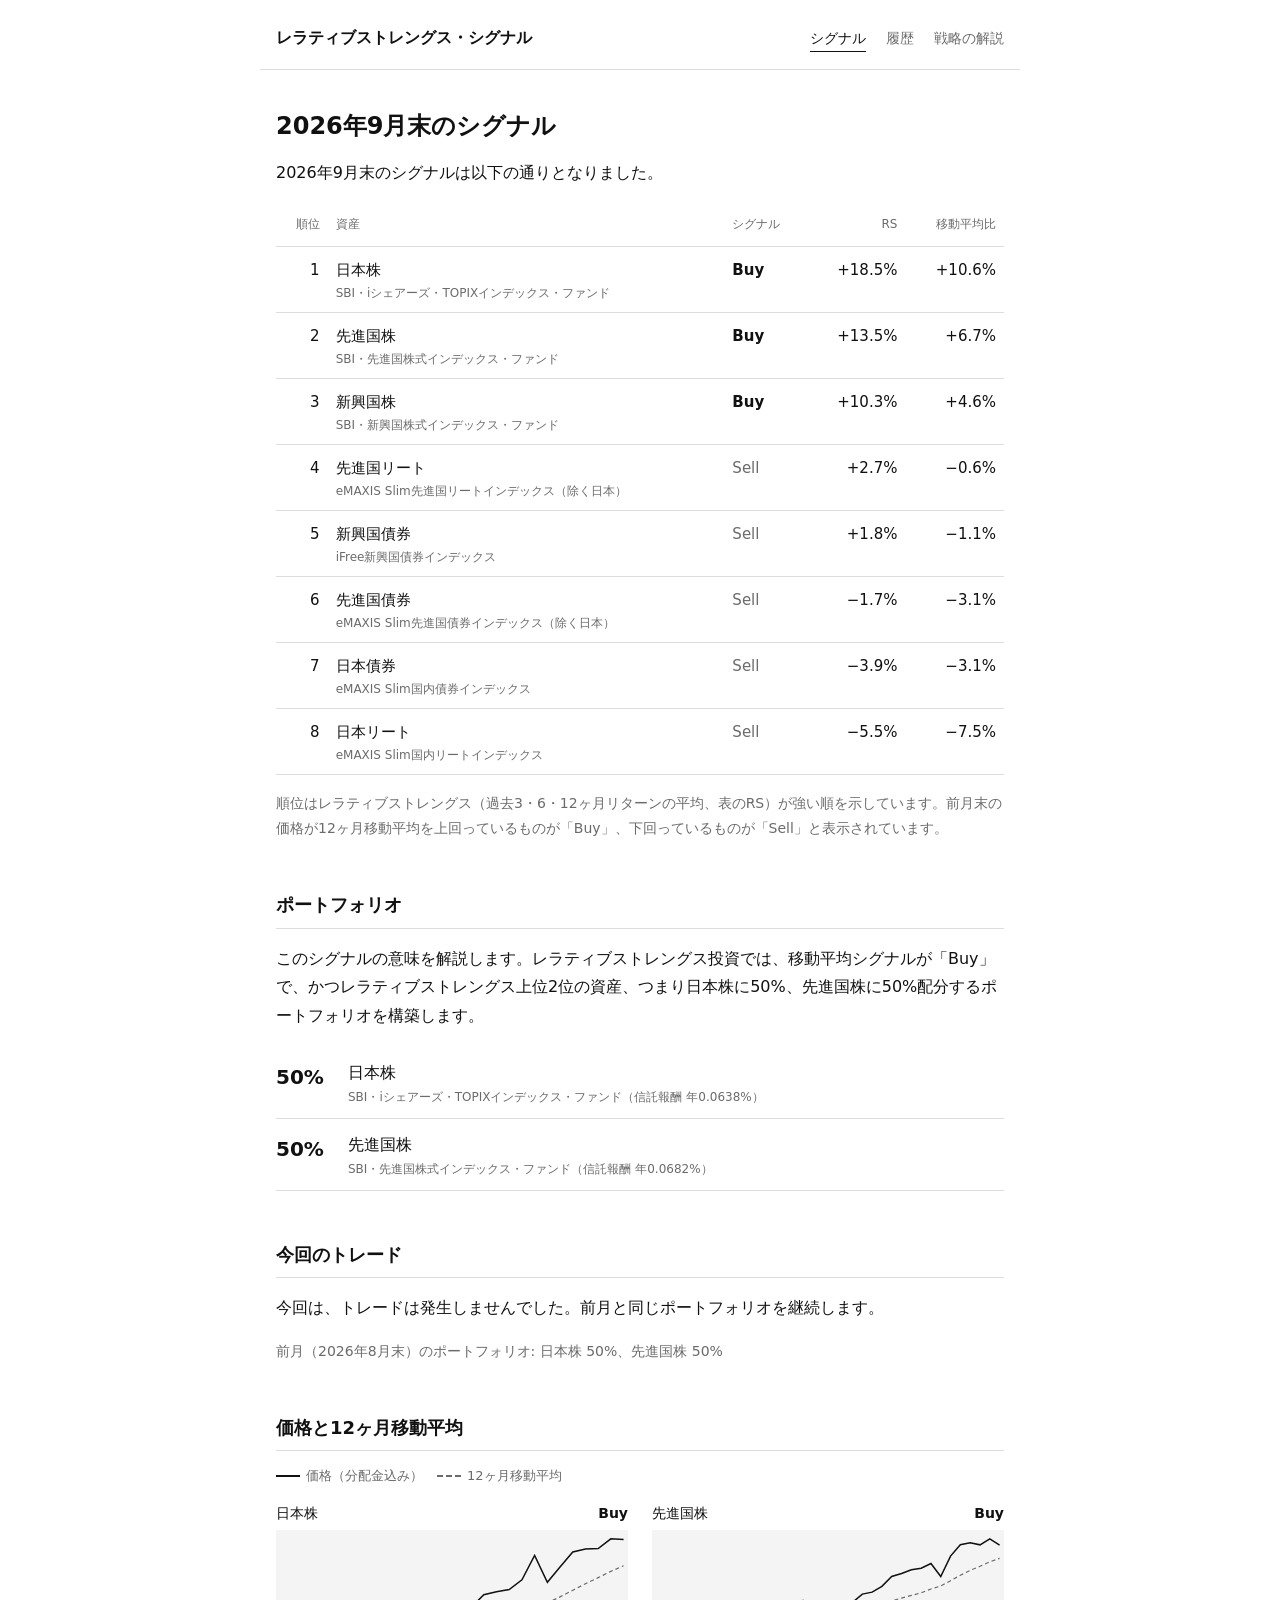
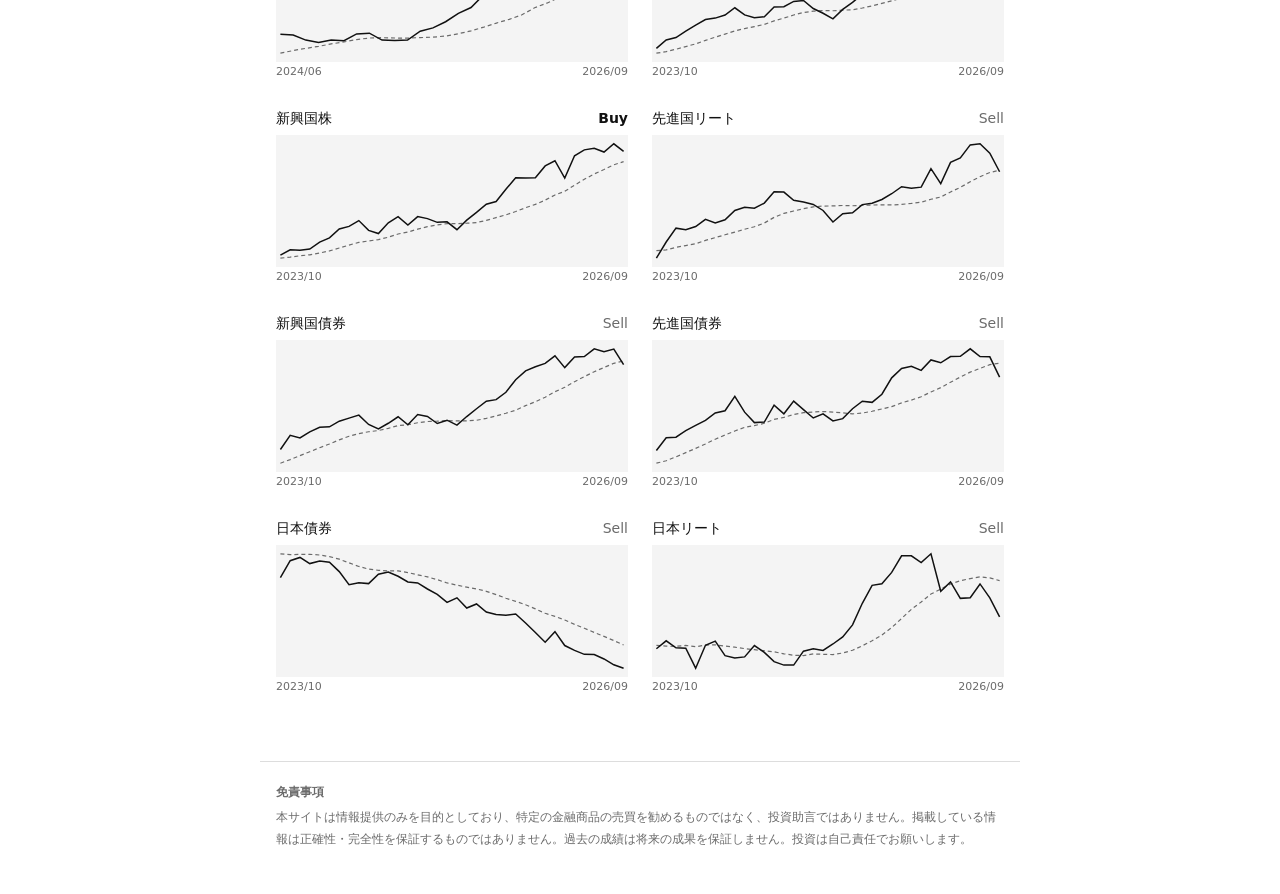
==== docs/index.html @ e45fac13 "レラティブストレングス・シグナルの初版 8資産の月次シグナル判定、モノトーンの静的サイト（docs/）、 GitHub Actionsによる月初の自動更新、ファンド見直しスクリプト。  Co-Auth" ====
<!doctype html>
<html lang="ja">
<head>
<meta charset="utf-8">
<meta name="viewport" content="width=device-width, initial-scale=1">
<title>2026年9月末のシグナル | レラティブストレングス・シグナル</title>
<link rel="stylesheet" href="style.css">
</head>
<body>
<header class="site">
<a class="brand" href="index.html">レラティブストレングス・シグナル</a>
<nav><a href="index.html" aria-current="page">シグナル</a><a href="history.html">履歴</a><a href="strategy.html">戦略の解説</a></nav>
</header>
<main>
<h1>2026年9月末のシグナル</h1>
<p>2026年9月末のシグナルは以下の通りとなりました。</p>
<table class="signals">
<thead><tr><th class="num">順位</th><th>資産</th><th>シグナル</th><th class="num hide-sm">RS</th><th class="num hide-sm">移動平均比</th></tr></thead>
<tbody>
<tr>
<td class="num">1</td>
<td>日本株<span class="sub">SBI・iシェアーズ・TOPIXインデックス・ファンド</span></td>
<td class="sig buy">Buy</td>
<td class="num hide-sm">+18.5%</td>
<td class="num hide-sm">+10.6%</td>
</tr>
<tr>
<td class="num">2</td>
<td>先進国株<span class="sub">SBI・先進国株式インデックス・ファンド</span></td>
<td class="sig buy">Buy</td>
<td class="num hide-sm">+13.5%</td>
<td class="num hide-sm">+6.7%</td>
</tr>
<tr>
<td class="num">3</td>
<td>新興国株<span class="sub">SBI・新興国株式インデックス・ファンド</span></td>
<td class="sig buy">Buy</td>
<td class="num hide-sm">+10.3%</td>
<td class="num hide-sm">+4.6%</td>
</tr>
<tr>
<td class="num">4</td>
<td>先進国リート<span class="sub">eMAXIS Slim先進国リートインデックス（除く日本）</span></td>
<td class="sig sell">Sell</td>
<td class="num hide-sm">+2.7%</td>
<td class="num hide-sm">−0.6%</td>
</tr>
<tr>
<td class="num">5</td>
<td>新興国債券<span class="sub">iFree新興国債券インデックス</span></td>
<td class="sig sell">Sell</td>
<td class="num hide-sm">+1.8%</td>
<td class="num hide-sm">−1.1%</td>
</tr>
<tr>
<td class="num">6</td>
<td>先進国債券<span class="sub">eMAXIS Slim先進国債券インデックス（除く日本）</span></td>
<td class="sig sell">Sell</td>
<td class="num hide-sm">−1.7%</td>
<td class="num hide-sm">−3.1%</td>
</tr>
<tr>
<td class="num">7</td>
<td>日本債券<span class="sub">eMAXIS Slim国内債券インデックス</span></td>
<td class="sig sell">Sell</td>
<td class="num hide-sm">−3.9%</td>
<td class="num hide-sm">−3.1%</td>
</tr>
<tr>
<td class="num">8</td>
<td>日本リート<span class="sub">eMAXIS Slim国内リートインデックス</span></td>
<td class="sig sell">Sell</td>
<td class="num hide-sm">−5.5%</td>
<td class="num hide-sm">−7.5%</td>
</tr>
</tbody>
</table>
<p class="note">順位はレラティブストレングス（過去3・6・12ヶ月リターンの平均、表のRS）が強い順を示しています。前月末の価格が12ヶ月移動平均を上回っているものが「Buy」、下回っているものが「Sell」と表示されています。</p>

<h2>ポートフォリオ</h2>
<p>このシグナルの意味を解説します。レラティブストレングス投資では、移動平均シグナルが「Buy」で、かつレラティブストレングス上位2位の資産、つまり日本株に50%、先進国株に50%配分するポートフォリオを構築します。</p>
<ul class="holdings">
<li><span class="w">50%</span><span>日本株<span class="sub">SBI・iシェアーズ・TOPIXインデックス・ファンド（信託報酬 年0.0638%）</span></span></li>
<li><span class="w">50%</span><span>先進国株<span class="sub">SBI・先進国株式インデックス・ファンド（信託報酬 年0.0682%）</span></span></li>
</ul>

<h2>今回のトレード</h2>
<p>今回は、トレードは発生しませんでした。前月と同じポートフォリオを継続します。</p>
<p class="note">前月（2026年8月末）のポートフォリオ: 日本株 50%、先進国株 50%</p>

<h2>価格と12ヶ月移動平均</h2>
<p class="legend"><span class="key price"></span>価格（分配金込み）<span class="key ma"></span>12ヶ月移動平均</p>
<div class="charts">
<figure>
<figcaption><span>日本株</span><span class="sig buy">Buy</span></figcaption>
<svg viewBox="0 0 320 120" role="img" aria-label="価格と12ヶ月移動平均">
<polyline class="ma" points="4.0,112.0 15.6,109.6 27.1,107.6 38.7,105.8 50.2,103.5 61.8,101.8 73.3,99.6 84.9,98.2 96.4,97.9 108.0,98.2 119.6,98.3 131.1,97.8 142.7,97.4 154.2,96.4 165.8,94.3 177.3,91.7 188.9,88.3 200.4,84.6 212.0,81.2 223.6,77.1 235.1,70.7 246.7,66.3 258.2,60.8 269.8,54.8 281.3,48.8 292.9,43.3 304.4,37.6 316.0,32.5"/>
<polyline class="price" points="4.0,94.7 15.6,95.5 27.1,100.1 38.7,102.2 50.2,100.1 61.8,100.6 73.3,94.5 84.9,93.8 96.4,100.1 108.0,100.4 119.6,100.1 131.1,92.0 142.7,89.0 154.2,83.4 165.8,75.8 177.3,70.5 188.9,58.9 200.4,56.2 212.0,54.1 223.6,45.3 235.1,23.2 246.7,47.5 258.2,33.7 269.8,20.0 281.3,17.2 292.9,16.8 304.4,8.0 316.0,8.6"/>
</svg>
<div class="axis"><span>2024/06</span><span>2026/09</span></div>
</figure>
<figure>
<figcaption><span>先進国株</span><span class="sig buy">Buy</span></figcaption>
<svg viewBox="0 0 320 120" role="img" aria-label="価格と12ヶ月移動平均">
<polyline class="ma" points="4.0,112.0 12.9,110.5 21.8,108.4 30.7,106.0 39.7,103.5 48.6,100.4 57.5,97.4 66.4,94.6 75.3,91.8 84.2,89.6 93.1,87.8 102.1,85.8 111.0,82.6 119.9,80.1 128.8,77.3 137.7,75.0 146.6,73.8 155.5,73.3 164.5,73.4 173.4,72.9 182.3,72.5 191.2,70.9 200.1,69.0 209.0,66.7 217.9,64.4 226.9,61.9 235.8,59.5 244.7,57.1 253.6,53.6 262.5,50.9 271.4,46.1 280.3,41.2 289.3,36.7 298.2,33.0 307.1,28.9 316.0,25.8"/>
<polyline class="price" points="4.0,107.6 12.9,100.0 21.8,97.8 30.7,91.9 39.7,86.4 48.6,81.4 57.5,80.1 66.4,77.3 75.3,70.7 84.2,77.2 93.1,79.8 102.1,78.8 111.0,70.0 119.9,69.7 128.8,64.9 137.7,64.1 146.6,71.4 155.5,75.7 164.5,80.8 173.4,72.2 182.3,65.8 191.2,58.3 200.1,56.5 209.0,51.2 217.9,42.3 226.9,39.6 235.8,36.1 244.7,34.7 253.6,30.5 262.5,42.3 271.4,23.7 280.3,13.4 289.3,11.6 298.2,13.5 307.1,8.0 316.0,13.8"/>
</svg>
<div class="axis"><span>2023/10</span><span>2026/09</span></div>
</figure>
<figure>
<figcaption><span>新興国株</span><span class="sig buy">Buy</span></figcaption>
<svg viewBox="0 0 320 120" role="img" aria-label="価格と12ヶ月移動平均">
<polyline class="ma" points="4.0,112.0 12.9,111.0 21.8,109.8 30.7,108.9 39.7,107.3 48.6,105.4 57.5,102.7 66.4,100.1 75.3,97.6 84.2,96.3 93.1,95.1 102.1,92.9 111.0,90.0 119.9,88.2 128.8,85.6 137.7,83.3 146.6,81.8 155.5,80.6 164.5,80.6 173.4,80.2 182.3,79.6 191.2,77.6 200.1,75.1 209.0,72.6 217.9,69.6 226.9,66.1 235.8,63.1 244.7,59.2 253.6,54.5 262.5,51.2 271.4,45.6 280.3,40.3 289.3,35.4 298.2,31.4 307.1,27.1 316.0,24.2"/>
<polyline class="price" points="4.0,109.2 12.9,104.3 21.8,104.8 30.7,103.7 39.7,97.4 48.6,93.5 57.5,85.5 66.4,83.1 75.3,77.8 84.2,86.7 93.1,89.6 102.1,79.8 111.0,74.2 119.9,81.9 128.8,74.2 137.7,76.0 146.6,79.4 155.5,78.9 164.5,86.1 173.4,77.4 182.3,70.4 191.2,62.9 200.1,60.5 209.0,49.4 217.9,38.8 226.9,39.2 235.8,38.8 244.7,28.1 253.6,23.4 262.5,39.2 271.4,18.9 280.3,13.5 289.3,12.0 298.2,15.5 307.1,8.0 316.0,14.8"/>
</svg>
<div class="axis"><span>2023/10</span><span>2026/09</span></div>
</figure>
<figure>
<figcaption><span>先進国リート</span><span class="sig sell">Sell</span></figcaption>
<svg viewBox="0 0 320 120" role="img" aria-label="価格と12ヶ月移動平均">
<polyline class="ma" points="4.0,105.1 12.9,104.5 21.8,102.1 30.7,100.5 39.7,98.9 48.6,95.8 57.5,93.3 66.4,90.7 75.3,88.3 84.2,85.7 93.1,83.4 102.1,80.0 111.0,74.9 119.9,71.2 128.8,69.1 137.7,67.0 146.6,65.3 155.5,64.6 164.5,64.5 173.4,64.1 182.3,64.3 191.2,64.0 200.1,63.7 209.0,63.4 217.9,63.6 226.9,63.1 235.8,62.2 244.7,61.1 253.6,58.4 262.5,56.4 271.4,51.8 280.3,47.6 289.3,42.5 298.2,37.9 307.1,34.1 316.0,32.0"/>
<polyline class="price" points="4.0,112.0 12.9,97.3 21.8,84.7 30.7,86.2 39.7,83.2 48.6,76.7 57.5,79.9 66.4,77.1 75.3,68.6 84.2,65.7 93.1,66.6 102.1,61.9 111.0,51.5 119.9,51.9 128.8,59.3 137.7,61.0 146.6,63.1 155.5,68.6 164.5,79.1 173.4,71.6 182.3,70.7 191.2,63.3 200.1,62.1 209.0,58.6 217.9,53.4 226.9,47.0 235.8,48.3 244.7,47.4 253.6,30.6 262.5,44.2 271.4,24.9 280.3,20.9 289.3,9.0 298.2,8.0 307.1,16.5 316.0,33.4"/>
</svg>
<div class="axis"><span>2023/10</span><span>2026/09</span></div>
</figure>
<figure>
<figcaption><span>新興国債券</span><span class="sig sell">Sell</span></figcaption>
<svg viewBox="0 0 320 120" role="img" aria-label="価格と12ヶ月移動平均">
<polyline class="ma" points="4.0,112.0 12.9,108.7 21.8,105.1 30.7,101.6 39.7,97.9 48.6,94.5 57.5,90.8 66.4,87.5 75.3,85.1 84.2,83.4 93.1,82.3 102.1,80.3 111.0,77.8 119.9,77.0 128.8,75.2 137.7,74.1 146.6,73.8 155.5,73.3 164.5,73.6 173.4,73.5 182.3,73.0 191.2,71.2 200.1,69.0 209.0,66.6 217.9,63.8 226.9,59.7 235.8,56.1 244.7,52.1 253.6,47.0 262.5,43.0 271.4,37.9 280.3,33.3 289.3,28.8 298.2,25.0 307.1,21.2 316.0,19.1"/>
<polyline class="price" points="4.0,99.5 12.9,86.6 21.8,89.0 30.7,83.5 39.7,79.3 48.6,78.9 57.5,73.8 66.4,71.0 75.3,68.3 84.2,76.8 93.1,80.9 102.1,75.7 111.0,69.8 119.9,77.1 128.8,67.7 137.7,69.5 146.6,75.9 155.5,72.9 164.5,77.4 173.4,69.6 182.3,62.5 191.2,55.7 200.1,54.2 209.0,47.5 217.9,36.1 226.9,28.1 235.8,24.3 244.7,21.3 253.6,14.4 262.5,25.1 271.4,15.4 280.3,15.0 289.3,8.0 298.2,10.6 307.1,8.3 316.0,22.4"/>
</svg>
<div class="axis"><span>2023/10</span><span>2026/09</span></div>
</figure>
<figure>
<figcaption><span>先進国債券</span><span class="sig sell">Sell</span></figcaption>
<svg viewBox="0 0 320 120" role="img" aria-label="価格と12ヶ月移動平均">
<polyline class="ma" points="4.0,112.0 12.9,109.8 21.8,106.2 30.7,102.4 39.7,98.5 48.6,94.5 57.5,90.2 66.4,86.4 75.3,82.7 84.2,79.4 93.1,77.8 102.1,75.7 111.0,72.2 119.9,70.4 128.8,67.7 137.7,66.1 146.6,65.5 155.5,65.0 164.5,65.6 173.4,66.2 182.3,67.2 191.2,66.4 200.1,64.8 209.0,62.7 217.9,60.6 226.9,57.2 235.8,54.6 244.7,51.6 253.6,47.2 262.5,43.3 271.4,38.4 280.3,33.7 289.3,29.2 298.2,25.8 307.1,22.4 316.0,21.1"/>
<polyline class="price" points="4.0,100.5 12.9,88.8 21.8,88.4 30.7,82.3 39.7,77.6 48.6,73.1 57.5,66.3 66.4,64.3 75.3,51.3 84.2,65.6 93.1,75.1 102.1,74.6 111.0,59.3 119.9,67.1 128.8,55.6 137.7,63.3 146.6,70.9 155.5,67.1 164.5,73.6 173.4,71.5 182.3,62.5 191.2,55.7 200.1,56.7 209.0,49.3 217.9,34.4 226.9,25.9 235.8,23.9 244.7,27.6 253.6,18.1 262.5,20.7 271.4,15.1 280.3,14.8 289.3,8.0 298.2,15.1 307.1,15.3 316.0,33.8"/>
</svg>
<div class="axis"><span>2023/10</span><span>2026/09</span></div>
</figure>
<figure>
<figcaption><span>日本債券</span><span class="sig sell">Sell</span></figcaption>
<svg viewBox="0 0 320 120" role="img" aria-label="価格と12ヶ月移動平均">
<polyline class="ma" points="4.0,8.0 12.9,8.8 21.8,8.5 30.7,8.5 39.7,9.1 48.6,10.5 57.5,12.9 66.4,16.2 75.3,19.5 84.2,21.9 93.1,23.0 102.1,23.6 111.0,23.5 119.9,25.1 128.8,27.1 137.7,29.0 146.6,31.5 155.5,34.5 164.5,36.5 173.4,38.3 182.3,39.9 191.2,42.1 200.1,45.1 209.0,48.4 217.9,51.2 226.9,54.3 235.8,58.1 244.7,62.1 253.6,64.9 262.5,68.2 271.4,72.2 280.3,75.7 289.3,79.5 298.2,83.1 307.1,86.9 316.0,90.9"/>
<polyline class="price" points="4.0,29.7 12.9,14.3 21.8,11.3 30.7,16.9 39.7,14.6 48.6,15.6 57.5,24.2 66.4,36.1 75.3,34.3 84.2,35.1 93.1,26.6 102.1,24.6 111.0,28.4 119.9,33.6 128.8,34.5 137.7,40.0 146.6,44.9 155.5,52.1 164.5,48.0 173.4,57.3 182.3,53.6 191.2,61.0 200.1,63.2 209.0,63.8 217.9,62.7 226.9,70.9 235.8,79.5 244.7,88.4 253.6,78.8 262.5,91.4 271.4,95.8 280.3,99.4 289.3,99.6 298.2,103.6 307.1,108.9 316.0,112.0"/>
</svg>
<div class="axis"><span>2023/10</span><span>2026/09</span></div>
</figure>
<figure>
<figcaption><span>日本リート</span><span class="sig sell">Sell</span></figcaption>
<svg viewBox="0 0 320 120" role="img" aria-label="価格と12ヶ月移動平均">
<polyline class="ma" points="4.0,91.2 12.9,92.0 21.8,92.1 30.7,91.3 39.7,92.5 48.6,91.0 57.5,90.8 66.4,91.9 75.3,92.9 84.2,94.2 93.1,95.2 102.1,96.1 111.0,97.1 119.9,98.9 128.8,100.2 137.7,100.5 146.6,99.0 155.5,99.4 164.5,99.6 173.4,98.2 182.3,95.7 191.2,91.6 200.1,87.1 209.0,81.9 217.9,75.1 226.9,66.8 235.8,58.5 244.7,51.8 253.6,44.6 262.5,40.1 271.4,35.4 280.3,32.5 289.3,30.5 298.2,29.0 307.1,29.9 316.0,32.4"/>
<polyline class="price" points="4.0,94.3 12.9,87.1 21.8,93.4 30.7,93.8 39.7,112.0 48.6,91.2 57.5,87.4 66.4,100.6 75.3,102.8 84.2,101.7 93.1,91.4 102.1,97.6 111.0,106.0 119.9,109.2 128.8,109.2 137.7,96.5 146.6,94.4 155.5,95.8 164.5,90.0 173.4,83.5 182.3,72.6 191.2,53.0 200.1,36.7 209.0,35.3 217.9,24.9 226.9,9.8 235.8,9.8 244.7,16.0 253.6,8.0 262.5,42.1 271.4,33.5 280.3,48.5 289.3,47.9 298.2,35.4 307.1,48.1 316.0,65.4"/>
</svg>
<div class="axis"><span>2023/10</span><span>2026/09</span></div>
</figure>
</div>
</main>
<footer>
<p><strong>免責事項</strong></p>
<p>本サイトは情報提供のみを目的としており、特定の金融商品の売買を勧めるものではなく、投資助言ではありません。掲載している情報は正確性・完全性を保証するものではありません。過去の成績は将来の成果を保証しません。投資は自己責任でお願いします。</p>
</footer>
</body>
</html>
---- docs/style.css ----
:root {
  --bg: #ffffff;
  --fg: #111111;
  --muted: #6b6b6b;
  --line: #dddddd;
  --faint: #f4f4f4;
}
@media (prefers-color-scheme: dark) {
  :root {
    --bg: #121212;
    --fg: #ececec;
    --muted: #9a9a9a;
    --line: #333333;
    --faint: #1c1c1c;
  }
}

* { box-sizing: border-box; }

body {
  margin: 0;
  background: var(--bg);
  color: var(--fg);
  font-family: system-ui, -apple-system, "Hiragino Sans", "Yu Gothic UI", Meiryo, sans-serif;
  font-size: 16px;
  line-height: 1.8;
}

header.site, main, footer {
  max-width: 760px;
  margin: 0 auto;
  padding: 0 16px;
}

header.site {
  display: flex;
  flex-wrap: wrap;
  justify-content: space-between;
  align-items: baseline;
  gap: 8px 24px;
  padding-top: 24px;
  padding-bottom: 16px;
  border-bottom: 1px solid var(--line);
}
.brand { font-weight: 700; color: var(--fg); text-decoration: none; }
nav { display: flex; gap: 20px; font-size: 14px; }
nav a { color: var(--muted); text-decoration: none; }
nav a[aria-current="page"] { color: var(--fg); border-bottom: 1px solid var(--fg); }

a { color: var(--fg); }

h1 { font-size: 24px; line-height: 1.4; margin: 40px 0 16px; }
h2 { font-size: 18px; margin: 48px 0 12px; padding-bottom: 6px; border-bottom: 1px solid var(--line); }

.note { color: var(--muted); font-size: 14px; }
.sub { display: block; color: var(--muted); font-size: 12px; line-height: 1.5; }

table { width: 100%; border-collapse: collapse; margin: 16px 0; font-size: 15px; }
th, td { padding: 10px 8px; border-bottom: 1px solid var(--line); text-align: left; vertical-align: top; }
th { font-size: 12px; font-weight: 500; color: var(--muted); }
.num { text-align: right; font-variant-numeric: tabular-nums; white-space: nowrap; }

.funds td { border-bottom-color: var(--faint); }
.funds tr.group td { border-top: 1px solid var(--line); }
ul.note { padding-left: 1.2em; }

.sig.buy { font-weight: 700; }
.sig.sell { color: var(--muted); }

.holdings { list-style: none; padding: 0; margin: 16px 0; }
.holdings li { display: flex; gap: 16px; padding: 12px 0; border-bottom: 1px solid var(--line); }
.holdings .w { font-size: 20px; font-weight: 700; min-width: 56px; font-variant-numeric: tabular-nums; }

.legend { font-size: 13px; color: var(--muted); display: flex; align-items: center; gap: 6px; flex-wrap: wrap; }
.key { display: inline-block; width: 24px; margin-left: 8px; border-top: 2px solid var(--fg); }
.key:first-child { margin-left: 0; }
.key.ma { border-top: 2px dashed var(--muted); }

.charts { display: grid; grid-template-columns: repeat(2, minmax(0, 1fr)); gap: 24px; }
figure { margin: 0; }
figcaption { display: flex; justify-content: space-between; font-size: 14px; margin-bottom: 4px; }
svg { display: block; width: 100%; height: auto; background: var(--faint); }
polyline { fill: none; vector-effect: non-scaling-stroke; }
polyline.price { stroke: var(--fg); stroke-width: 1.5; }
polyline.ma { stroke: var(--muted); stroke-width: 1.2; stroke-dasharray: 4 3; }
.axis { display: flex; justify-content: space-between; font-size: 11px; color: var(--muted); }

.month h2 { margin-top: 40px; }
.month p { margin: 6px 0; }
.label { display: inline-block; min-width: 8em; color: var(--muted); font-size: 13px; }
details { margin-top: 8px; font-size: 14px; }
summary { cursor: pointer; color: var(--muted); }

footer { margin-top: 64px; padding-top: 16px; padding-bottom: 40px; border-top: 1px solid var(--line); color: var(--muted); font-size: 12px; }
footer p { margin: 4px 0; }

@media (max-width: 560px) {
  .hide-sm { display: none; }
  .charts { grid-template-columns: minmax(0, 1fr); }
  .label { display: block; }
}
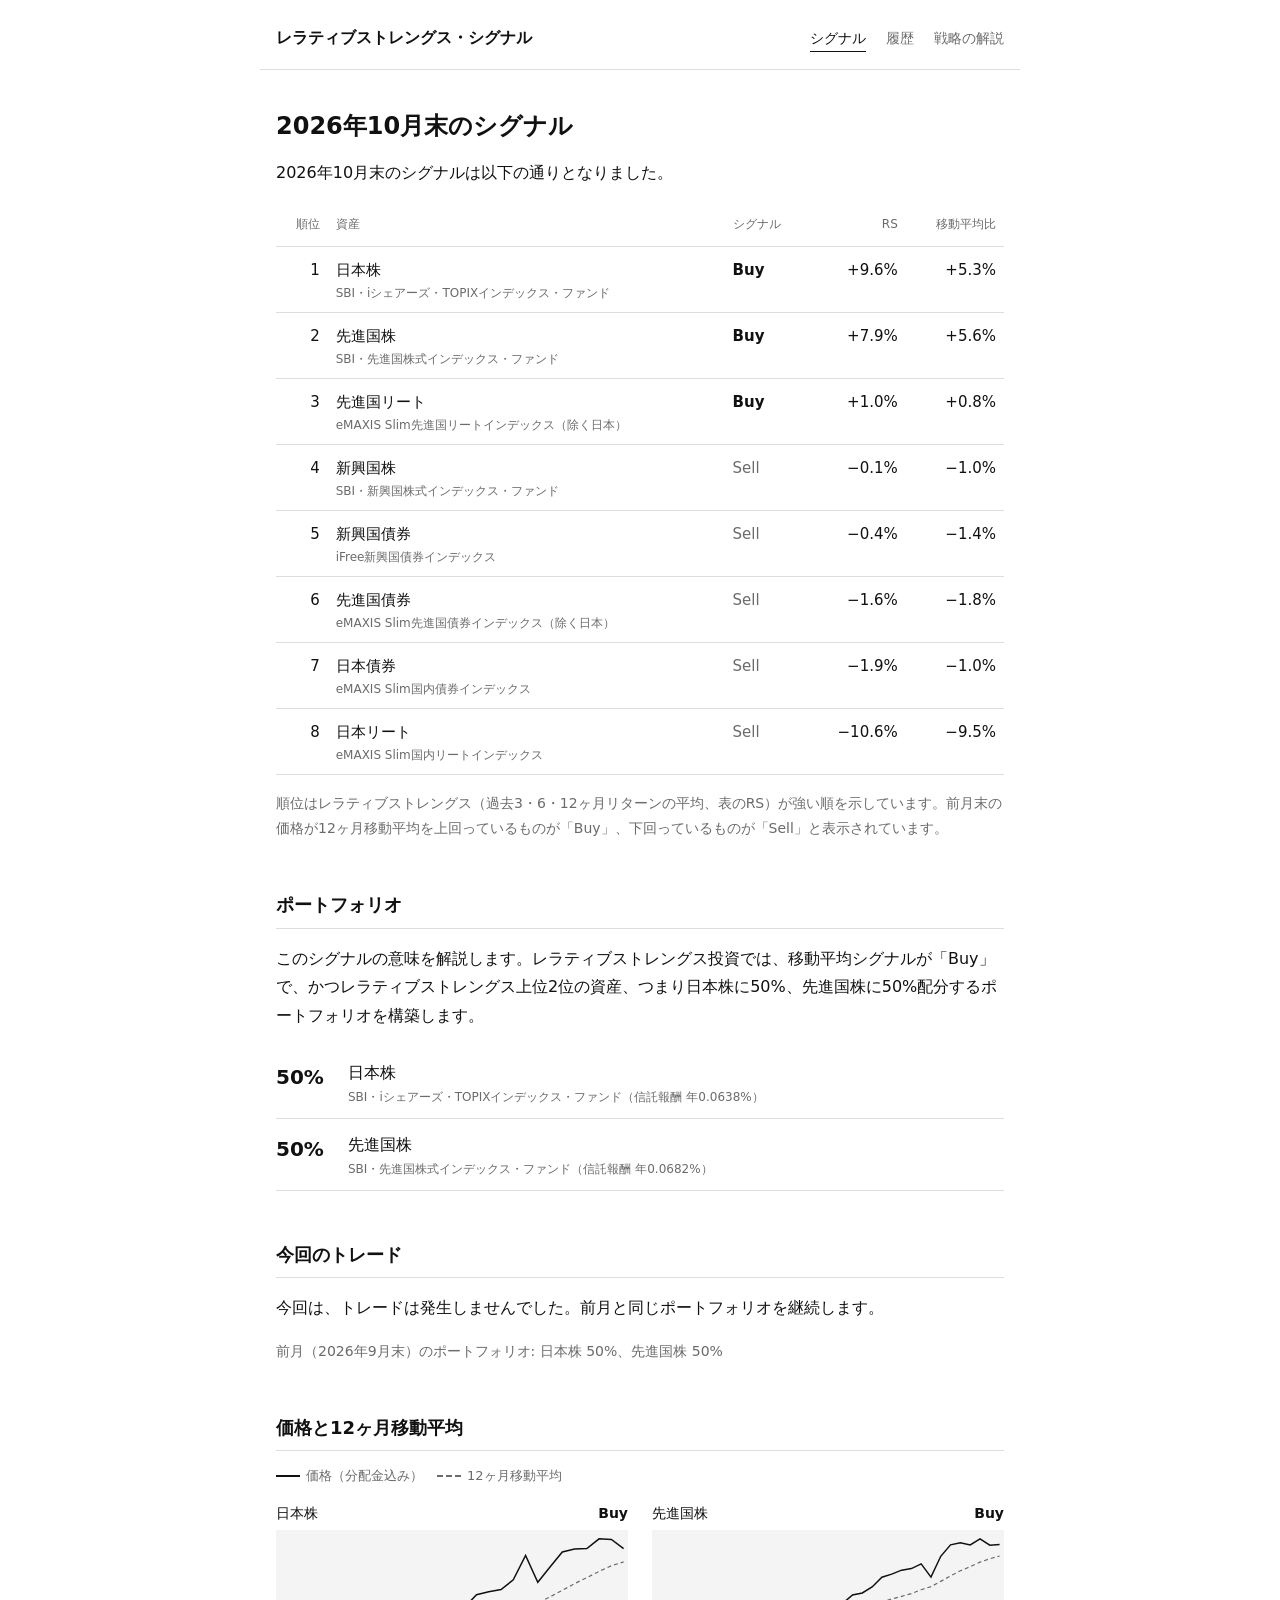
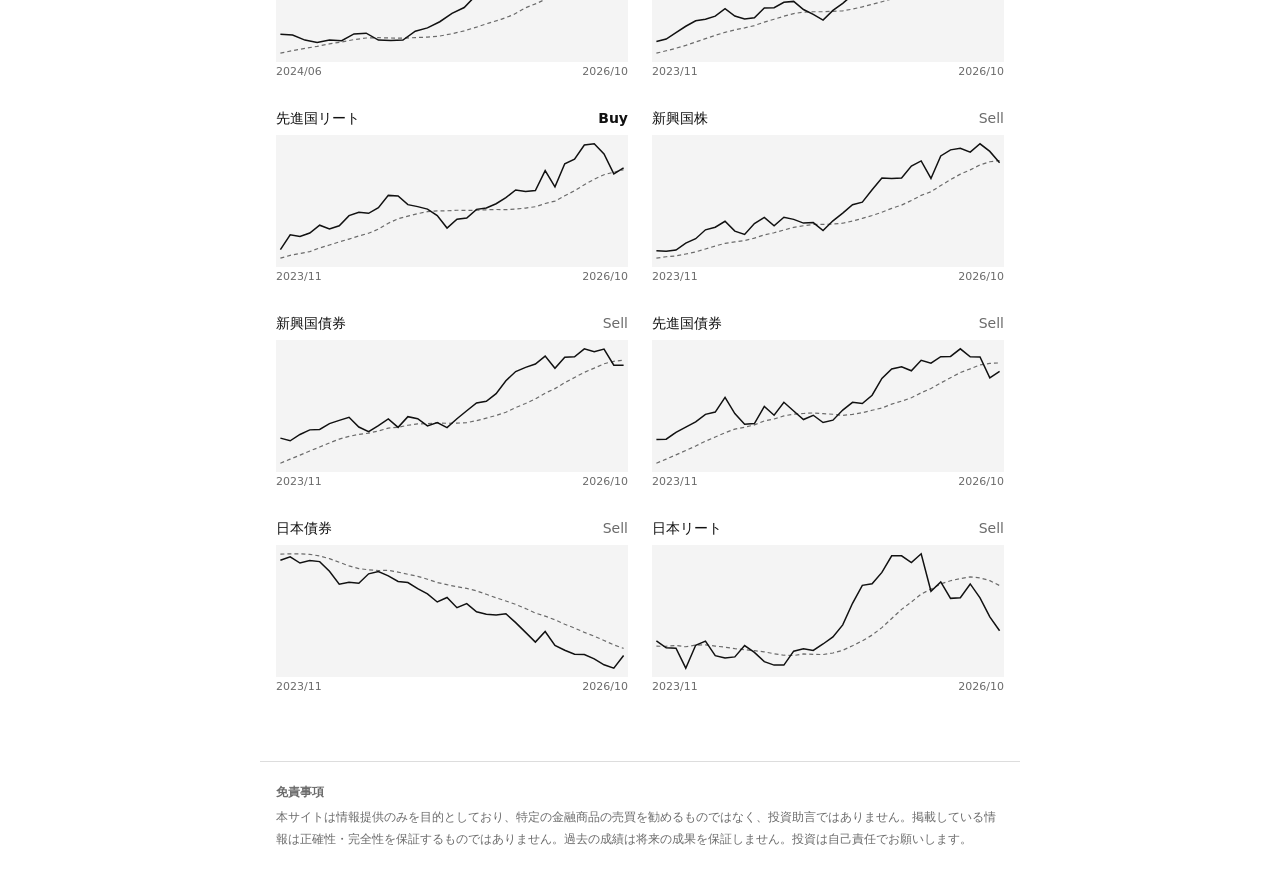
==== commit dd96f9c1: "シグナル更新 2026-11-03" ====
--- a/docs/index.html
+++ b/docs/index.html
@@ -3,7 +3,7 @@
 <head>
 <meta charset="utf-8">
 <meta name="viewport" content="width=device-width, initial-scale=1">
-<title>2026年9月末のシグナル | レラティブストレングス・シグナル</title>
+<title>2026年10月末のシグナル | レラティブストレングス・シグナル</title>
 <link rel="stylesheet" href="style.css">
 </head>
 <body>
@@ -12,8 +12,8 @@
 <nav><a href="index.html" aria-current="page">シグナル</a><a href="history.html">履歴</a><a href="strategy.html">戦略の解説</a></nav>
 </header>
 <main>
-<h1>2026年9月末のシグナル</h1>
-<p>2026年9月末のシグナルは以下の通りとなりました。</p>
+<h1>2026年10月末のシグナル</h1>
+<p>2026年10月末のシグナルは以下の通りとなりました。</p>
 <table class="signals">
 <thead><tr><th class="num">順位</th><th>資産</th><th>シグナル</th><th class="num hide-sm">RS</th><th class="num hide-sm">移動平均比</th></tr></thead>
 <tbody>
@@ -21,57 +21,57 @@
 <td class="num">1</td>
 <td>日本株<span class="sub">SBI・iシェアーズ・TOPIXインデックス・ファンド</span></td>
 <td class="sig buy">Buy</td>
-<td class="num hide-sm">+18.5%</td>
-<td class="num hide-sm">+10.6%</td>
+<td class="num hide-sm">+9.6%</td>
+<td class="num hide-sm">+5.3%</td>
 </tr>
 <tr>
 <td class="num">2</td>
 <td>先進国株<span class="sub">SBI・先進国株式インデックス・ファンド</span></td>
 <td class="sig buy">Buy</td>
-<td class="num hide-sm">+13.5%</td>
-<td class="num hide-sm">+6.7%</td>
+<td class="num hide-sm">+7.9%</td>
+<td class="num hide-sm">+5.6%</td>
 </tr>
 <tr>
 <td class="num">3</td>
-<td>新興国株<span class="sub">SBI・新興国株式インデックス・ファンド</span></td>
+<td>先進国リート<span class="sub">eMAXIS Slim先進国リートインデックス（除く日本）</span></td>
 <td class="sig buy">Buy</td>
-<td class="num hide-sm">+10.3%</td>
-<td class="num hide-sm">+4.6%</td>
+<td class="num hide-sm">+1.0%</td>
+<td class="num hide-sm">+0.8%</td>
 </tr>
 <tr>
 <td class="num">4</td>
-<td>先進国リート<span class="sub">eMAXIS Slim先進国リートインデックス（除く日本）</span></td>
+<td>新興国株<span class="sub">SBI・新興国株式インデックス・ファンド</span></td>
 <td class="sig sell">Sell</td>
-<td class="num hide-sm">+2.7%</td>
-<td class="num hide-sm">−0.6%</td>
+<td class="num hide-sm">−0.1%</td>
+<td class="num hide-sm">−1.0%</td>
 </tr>
 <tr>
 <td class="num">5</td>
 <td>新興国債券<span class="sub">iFree新興国債券インデックス</span></td>
 <td class="sig sell">Sell</td>
-<td class="num hide-sm">+1.8%</td>
-<td class="num hide-sm">−1.1%</td>
+<td class="num hide-sm">−0.4%</td>
+<td class="num hide-sm">−1.4%</td>
 </tr>
 <tr>
 <td class="num">6</td>
 <td>先進国債券<span class="sub">eMAXIS Slim先進国債券インデックス（除く日本）</span></td>
 <td class="sig sell">Sell</td>
-<td class="num hide-sm">−1.7%</td>
-<td class="num hide-sm">−3.1%</td>
+<td class="num hide-sm">−1.6%</td>
+<td class="num hide-sm">−1.8%</td>
 </tr>
 <tr>
 <td class="num">7</td>
 <td>日本債券<span class="sub">eMAXIS Slim国内債券インデックス</span></td>
 <td class="sig sell">Sell</td>
-<td class="num hide-sm">−3.9%</td>
-<td class="num hide-sm">−3.1%</td>
+<td class="num hide-sm">−1.9%</td>
+<td class="num hide-sm">−1.0%</td>
 </tr>
 <tr>
 <td class="num">8</td>
 <td>日本リート<span class="sub">eMAXIS Slim国内リートインデックス</span></td>
 <td class="sig sell">Sell</td>
-<td class="num hide-sm">−5.5%</td>
-<td class="num hide-sm">−7.5%</td>
+<td class="num hide-sm">−10.6%</td>
+<td class="num hide-sm">−9.5%</td>
 </tr>
 </tbody>
 </table>
@@ -86,7 +86,7 @@
 
 <h2>今回のトレード</h2>
 <p>今回は、トレードは発生しませんでした。前月と同じポートフォリオを継続します。</p>
-<p class="note">前月（2026年8月末）のポートフォリオ: 日本株 50%、先進国株 50%</p>
+<p class="note">前月（2026年9月末）のポートフォリオ: 日本株 50%、先進国株 50%</p>
 
 <h2>価格と12ヶ月移動平均</h2>
 <p class="legend"><span class="key price"></span>価格（分配金込み）<span class="key ma"></span>12ヶ月移動平均</p>
@@ -94,66 +94,66 @@
 <figure>
 <figcaption><span>日本株</span><span class="sig buy">Buy</span></figcaption>
 <svg viewBox="0 0 320 120" role="img" aria-label="価格と12ヶ月移動平均">
-<polyline class="ma" points="4.0,112.0 15.6,109.6 27.1,107.6 38.7,105.8 50.2,103.5 61.8,101.8 73.3,99.6 84.9,98.2 96.4,97.9 108.0,98.2 119.6,98.3 131.1,97.8 142.7,97.4 154.2,96.4 165.8,94.3 177.3,91.7 188.9,88.3 200.4,84.6 212.0,81.2 223.6,77.1 235.1,70.7 246.7,66.3 258.2,60.8 269.8,54.8 281.3,48.8 292.9,43.3 304.4,37.6 316.0,32.5"/>
-<polyline class="price" points="4.0,94.7 15.6,95.5 27.1,100.1 38.7,102.2 50.2,100.1 61.8,100.6 73.3,94.5 84.9,93.8 96.4,100.1 108.0,100.4 119.6,100.1 131.1,92.0 142.7,89.0 154.2,83.4 165.8,75.8 177.3,70.5 188.9,58.9 200.4,56.2 212.0,54.1 223.6,45.3 235.1,23.2 246.7,47.5 258.2,33.7 269.8,20.0 281.3,17.2 292.9,16.8 304.4,8.0 316.0,8.6"/>
+<polyline class="ma" points="4.0,112.0 15.1,109.6 26.3,107.6 37.4,105.8 48.6,103.5 59.7,101.8 70.9,99.6 82.0,98.2 93.1,97.9 104.3,98.2 115.4,98.3 126.6,97.8 137.7,97.4 148.9,96.4 160.0,94.3 171.1,91.7 182.3,88.3 193.4,84.6 204.6,81.2 215.7,77.1 226.9,70.7 238.0,66.3 249.1,60.8 260.3,54.8 271.4,48.8 282.6,43.3 293.7,37.6 304.9,32.5 316.0,29.0"/>
+<polyline class="price" points="4.0,94.7 15.1,95.5 26.3,100.1 37.4,102.2 48.6,100.1 59.7,100.6 70.9,94.5 82.0,93.8 93.1,100.1 104.3,100.4 115.4,100.1 126.6,92.0 137.7,89.0 148.9,83.4 160.0,75.8 171.1,70.5 182.3,58.9 193.4,56.2 204.6,54.1 215.7,45.3 226.9,23.2 238.0,47.5 249.1,33.7 260.3,20.0 271.4,17.2 282.6,16.8 293.7,8.0 304.9,8.6 316.0,16.9"/>
 </svg>
-<div class="axis"><span>2024/06</span><span>2026/09</span></div>
+<div class="axis"><span>2024/06</span><span>2026/10</span></div>
 </figure>
 <figure>
 <figcaption><span>先進国株</span><span class="sig buy">Buy</span></figcaption>
 <svg viewBox="0 0 320 120" role="img" aria-label="価格と12ヶ月移動平均">
-<polyline class="ma" points="4.0,112.0 12.9,110.5 21.8,108.4 30.7,106.0 39.7,103.5 48.6,100.4 57.5,97.4 66.4,94.6 75.3,91.8 84.2,89.6 93.1,87.8 102.1,85.8 111.0,82.6 119.9,80.1 128.8,77.3 137.7,75.0 146.6,73.8 155.5,73.3 164.5,73.4 173.4,72.9 182.3,72.5 191.2,70.9 200.1,69.0 209.0,66.7 217.9,64.4 226.9,61.9 235.8,59.5 244.7,57.1 253.6,53.6 262.5,50.9 271.4,46.1 280.3,41.2 289.3,36.7 298.2,33.0 307.1,28.9 316.0,25.8"/>
-<polyline class="price" points="4.0,107.6 12.9,100.0 21.8,97.8 30.7,91.9 39.7,86.4 48.6,81.4 57.5,80.1 66.4,77.3 75.3,70.7 84.2,77.2 93.1,79.8 102.1,78.8 111.0,70.0 119.9,69.7 128.8,64.9 137.7,64.1 146.6,71.4 155.5,75.7 164.5,80.8 173.4,72.2 182.3,65.8 191.2,58.3 200.1,56.5 209.0,51.2 217.9,42.3 226.9,39.6 235.8,36.1 244.7,34.7 253.6,30.5 262.5,42.3 271.4,23.7 280.3,13.4 289.3,11.6 298.2,13.5 307.1,8.0 316.0,13.8"/>
+<polyline class="ma" points="4.0,112.0 12.9,109.8 21.8,107.5 30.7,104.9 39.7,101.8 48.6,98.8 57.5,95.8 66.4,93.0 75.3,90.8 84.2,89.0 93.1,86.9 102.1,83.7 111.0,81.1 119.9,78.4 128.8,76.0 137.7,74.7 146.6,74.3 155.5,74.3 164.5,73.9 173.4,73.5 182.3,71.9 191.2,69.9 200.1,67.6 209.0,65.2 217.9,62.7 226.9,60.3 235.8,57.8 244.7,54.3 253.6,51.5 262.5,46.7 271.4,41.7 280.3,37.1 289.3,33.3 298.2,29.2 307.1,26.1 316.0,23.6"/>
+<polyline class="price" points="4.0,101.4 12.9,99.1 21.8,93.2 30.7,87.5 39.7,82.5 48.6,81.1 57.5,78.3 66.4,71.6 75.3,78.2 84.2,80.9 93.1,79.8 102.1,70.9 111.0,70.6 119.9,65.7 128.8,64.9 137.7,72.3 146.6,76.7 155.5,81.9 164.5,73.1 173.4,66.7 182.3,59.0 191.2,57.2 200.1,51.8 209.0,42.9 217.9,40.1 226.9,36.5 235.8,35.1 244.7,30.8 253.6,42.8 262.5,23.9 271.4,13.5 280.3,11.7 289.3,13.6 298.2,8.0 307.1,13.8 316.0,13.2"/>
 </svg>
-<div class="axis"><span>2023/10</span><span>2026/09</span></div>
+<div class="axis"><span>2023/11</span><span>2026/10</span></div>
 </figure>
 <figure>
-<figcaption><span>新興国株</span><span class="sig buy">Buy</span></figcaption>
+<figcaption><span>先進国リート</span><span class="sig buy">Buy</span></figcaption>
 <svg viewBox="0 0 320 120" role="img" aria-label="価格と12ヶ月移動平均">
-<polyline class="ma" points="4.0,112.0 12.9,111.0 21.8,109.8 30.7,108.9 39.7,107.3 48.6,105.4 57.5,102.7 66.4,100.1 75.3,97.6 84.2,96.3 93.1,95.1 102.1,92.9 111.0,90.0 119.9,88.2 128.8,85.6 137.7,83.3 146.6,81.8 155.5,80.6 164.5,80.6 173.4,80.2 182.3,79.6 191.2,77.6 200.1,75.1 209.0,72.6 217.9,69.6 226.9,66.1 235.8,63.1 244.7,59.2 253.6,54.5 262.5,51.2 271.4,45.6 280.3,40.3 289.3,35.4 298.2,31.4 307.1,27.1 316.0,24.2"/>
-<polyline class="price" points="4.0,109.2 12.9,104.3 21.8,104.8 30.7,103.7 39.7,97.4 48.6,93.5 57.5,85.5 66.4,83.1 75.3,77.8 84.2,86.7 93.1,89.6 102.1,79.8 111.0,74.2 119.9,81.9 128.8,74.2 137.7,76.0 146.6,79.4 155.5,78.9 164.5,86.1 173.4,77.4 182.3,70.4 191.2,62.9 200.1,60.5 209.0,49.4 217.9,38.8 226.9,39.2 235.8,38.8 244.7,28.1 253.6,23.4 262.5,39.2 271.4,18.9 280.3,13.5 289.3,12.0 298.2,15.5 307.1,8.0 316.0,14.8"/>
+<polyline class="ma" points="4.0,112.0 12.9,109.4 21.8,107.7 30.7,106.0 39.7,102.7 48.6,100.0 57.5,97.2 66.4,94.6 75.3,91.8 84.2,89.3 93.1,85.6 102.1,80.2 111.0,76.1 119.9,73.8 128.8,71.5 137.7,69.7 146.6,69.0 155.5,68.9 164.5,68.4 173.4,68.6 182.3,68.4 191.2,68.0 200.1,67.7 209.0,67.9 217.9,67.4 226.9,66.4 235.8,65.2 244.7,62.3 253.6,60.1 262.5,55.3 271.4,50.7 280.3,45.2 289.3,40.2 298.2,36.1 307.1,33.8 316.0,31.6"/>
+<polyline class="price" points="4.0,104.2 12.9,90.7 21.8,92.3 30.7,89.1 39.7,82.0 48.6,85.5 57.5,82.5 66.4,73.3 75.3,70.2 84.2,71.2 93.1,66.1 102.1,54.9 111.0,55.4 119.9,63.3 128.8,65.1 137.7,67.4 146.6,73.3 155.5,84.6 164.5,76.6 173.4,75.5 182.3,67.6 191.2,66.3 200.1,62.5 209.0,56.9 217.9,50.0 226.9,51.4 235.8,50.5 244.7,32.4 253.6,47.1 262.5,26.2 271.4,21.9 280.3,9.1 289.3,8.0 298.2,17.2 307.1,35.4 316.0,29.8"/>
 </svg>
-<div class="axis"><span>2023/10</span><span>2026/09</span></div>
+<div class="axis"><span>2023/11</span><span>2026/10</span></div>
 </figure>
 <figure>
-<figcaption><span>先進国リート</span><span class="sig sell">Sell</span></figcaption>
+<figcaption><span>新興国株</span><span class="sig sell">Sell</span></figcaption>
 <svg viewBox="0 0 320 120" role="img" aria-label="価格と12ヶ月移動平均">
-<polyline class="ma" points="4.0,105.1 12.9,104.5 21.8,102.1 30.7,100.5 39.7,98.9 48.6,95.8 57.5,93.3 66.4,90.7 75.3,88.3 84.2,85.7 93.1,83.4 102.1,80.0 111.0,74.9 119.9,71.2 128.8,69.1 137.7,67.0 146.6,65.3 155.5,64.6 164.5,64.5 173.4,64.1 182.3,64.3 191.2,64.0 200.1,63.7 209.0,63.4 217.9,63.6 226.9,63.1 235.8,62.2 244.7,61.1 253.6,58.4 262.5,56.4 271.4,51.8 280.3,47.6 289.3,42.5 298.2,37.9 307.1,34.1 316.0,32.0"/>
-<polyline class="price" points="4.0,112.0 12.9,97.3 21.8,84.7 30.7,86.2 39.7,83.2 48.6,76.7 57.5,79.9 66.4,77.1 75.3,68.6 84.2,65.7 93.1,66.6 102.1,61.9 111.0,51.5 119.9,51.9 128.8,59.3 137.7,61.0 146.6,63.1 155.5,68.6 164.5,79.1 173.4,71.6 182.3,70.7 191.2,63.3 200.1,62.1 209.0,58.6 217.9,53.4 226.9,47.0 235.8,48.3 244.7,47.4 253.6,30.6 262.5,44.2 271.4,24.9 280.3,20.9 289.3,9.0 298.2,8.0 307.1,16.5 316.0,33.4"/>
+<polyline class="ma" points="4.0,112.0 12.9,110.7 21.8,109.9 30.7,108.2 39.7,106.3 48.6,103.6 57.5,100.9 66.4,98.5 75.3,97.2 84.2,96.0 93.1,93.8 102.1,90.8 111.0,88.9 119.9,86.4 128.8,84.0 137.7,82.5 146.6,81.3 155.5,81.3 164.5,80.9 173.4,80.2 182.3,78.2 191.2,75.8 200.1,73.2 209.0,70.2 217.9,66.7 226.9,63.7 235.8,59.6 244.7,54.9 253.6,51.6 262.5,45.9 271.4,40.6 280.3,35.6 289.3,31.7 298.2,27.2 307.1,24.3 316.0,23.2"/>
+<polyline class="price" points="4.0,105.2 12.9,105.7 21.8,104.6 30.7,98.3 39.7,94.3 48.6,86.2 57.5,83.8 66.4,78.4 75.3,87.4 84.2,90.4 93.1,80.5 102.1,74.9 111.0,82.6 119.9,74.8 128.8,76.7 137.7,80.1 146.6,79.6 155.5,86.8 164.5,78.0 173.4,71.0 182.3,63.4 191.2,61.0 200.1,49.8 209.0,39.1 217.9,39.5 226.9,39.1 235.8,28.3 244.7,23.6 253.6,39.5 262.5,19.0 271.4,13.5 280.3,12.0 289.3,15.6 298.2,8.0 307.1,14.9 316.0,25.2"/>
 </svg>
-<div class="axis"><span>2023/10</span><span>2026/09</span></div>
+<div class="axis"><span>2023/11</span><span>2026/10</span></div>
 </figure>
 <figure>
 <figcaption><span>新興国債券</span><span class="sig sell">Sell</span></figcaption>
 <svg viewBox="0 0 320 120" role="img" aria-label="価格と12ヶ月移動平均">
-<polyline class="ma" points="4.0,112.0 12.9,108.7 21.8,105.1 30.7,101.6 39.7,97.9 48.6,94.5 57.5,90.8 66.4,87.5 75.3,85.1 84.2,83.4 93.1,82.3 102.1,80.3 111.0,77.8 119.9,77.0 128.8,75.2 137.7,74.1 146.6,73.8 155.5,73.3 164.5,73.6 173.4,73.5 182.3,73.0 191.2,71.2 200.1,69.0 209.0,66.6 217.9,63.8 226.9,59.7 235.8,56.1 244.7,52.1 253.6,47.0 262.5,43.0 271.4,37.9 280.3,33.3 289.3,28.8 298.2,25.0 307.1,21.2 316.0,19.1"/>
-<polyline class="price" points="4.0,99.5 12.9,86.6 21.8,89.0 30.7,83.5 39.7,79.3 48.6,78.9 57.5,73.8 66.4,71.0 75.3,68.3 84.2,76.8 93.1,80.9 102.1,75.7 111.0,69.8 119.9,77.1 128.8,67.7 137.7,69.5 146.6,75.9 155.5,72.9 164.5,77.4 173.4,69.6 182.3,62.5 191.2,55.7 200.1,54.2 209.0,47.5 217.9,36.1 226.9,28.1 235.8,24.3 244.7,21.3 253.6,14.4 262.5,25.1 271.4,15.4 280.3,15.0 289.3,8.0 298.2,10.6 307.1,8.3 316.0,22.4"/>
+<polyline class="ma" points="4.0,112.0 12.9,108.3 21.8,104.7 30.7,100.9 39.7,97.3 48.6,93.6 57.5,90.1 66.4,87.6 75.3,85.8 84.2,84.7 93.1,82.7 102.1,80.1 111.0,79.3 119.9,77.5 128.8,76.3 137.7,76.0 146.6,75.4 155.5,75.7 164.5,75.6 173.4,75.1 182.3,73.3 191.2,71.0 200.1,68.6 209.0,65.7 217.9,61.4 226.9,57.7 235.8,53.6 244.7,48.3 253.6,44.2 262.5,38.8 271.4,34.1 280.3,29.4 289.3,25.6 298.2,21.6 307.1,19.4 316.0,18.3"/>
+<polyline class="price" points="4.0,89.2 12.9,91.6 21.8,85.9 30.7,81.7 39.7,81.3 48.6,76.0 57.5,73.1 66.4,70.3 75.3,79.1 84.2,83.3 93.1,77.9 102.1,71.8 111.0,79.4 119.9,69.7 128.8,71.5 137.7,78.1 146.6,75.0 155.5,79.7 164.5,71.6 173.4,64.3 182.3,57.2 191.2,55.7 200.1,48.8 209.0,37.0 217.9,28.7 226.9,24.9 235.8,21.8 244.7,14.6 253.6,25.7 262.5,15.7 271.4,15.2 280.3,8.0 289.3,10.7 298.2,8.3 307.1,22.9 316.0,22.9"/>
 </svg>
-<div class="axis"><span>2023/10</span><span>2026/09</span></div>
+<div class="axis"><span>2023/11</span><span>2026/10</span></div>
 </figure>
 <figure>
 <figcaption><span>先進国債券</span><span class="sig sell">Sell</span></figcaption>
 <svg viewBox="0 0 320 120" role="img" aria-label="価格と12ヶ月移動平均">
-<polyline class="ma" points="4.0,112.0 12.9,109.8 21.8,106.2 30.7,102.4 39.7,98.5 48.6,94.5 57.5,90.2 66.4,86.4 75.3,82.7 84.2,79.4 93.1,77.8 102.1,75.7 111.0,72.2 119.9,70.4 128.8,67.7 137.7,66.1 146.6,65.5 155.5,65.0 164.5,65.6 173.4,66.2 182.3,67.2 191.2,66.4 200.1,64.8 209.0,62.7 217.9,60.6 226.9,57.2 235.8,54.6 244.7,51.6 253.6,47.2 262.5,43.3 271.4,38.4 280.3,33.7 289.3,29.2 298.2,25.8 307.1,22.4 316.0,21.1"/>
-<polyline class="price" points="4.0,100.5 12.9,88.8 21.8,88.4 30.7,82.3 39.7,77.6 48.6,73.1 57.5,66.3 66.4,64.3 75.3,51.3 84.2,65.6 93.1,75.1 102.1,74.6 111.0,59.3 119.9,67.1 128.8,55.6 137.7,63.3 146.6,70.9 155.5,67.1 164.5,73.6 173.4,71.5 182.3,62.5 191.2,55.7 200.1,56.7 209.0,49.3 217.9,34.4 226.9,25.9 235.8,23.9 244.7,27.6 253.6,18.1 262.5,20.7 271.4,15.1 280.3,14.8 289.3,8.0 298.2,15.1 307.1,15.3 316.0,33.8"/>
+<polyline class="ma" points="4.0,112.0 12.9,108.3 21.8,104.4 30.7,100.5 39.7,96.4 48.6,92.0 57.5,88.2 66.4,84.3 75.3,81.0 84.2,79.3 93.1,77.2 102.1,73.6 111.0,71.8 119.9,69.0 128.8,67.4 137.7,66.8 146.6,66.3 155.5,66.9 164.5,67.5 173.4,68.5 182.3,67.6 191.2,66.1 200.1,63.9 209.0,61.8 217.9,58.3 226.9,55.6 235.8,52.5 244.7,48.0 253.6,44.1 262.5,39.1 271.4,34.3 280.3,29.6 289.3,26.2 298.2,22.7 307.1,21.3 316.0,20.8"/>
+<polyline class="price" points="4.0,90.5 12.9,90.2 21.8,83.9 30.7,79.2 39.7,74.5 48.6,67.6 57.5,65.5 66.4,52.2 75.3,66.9 84.2,76.6 93.1,76.0 102.1,60.4 111.0,68.4 119.9,56.6 128.8,64.6 137.7,72.3 146.6,68.4 155.5,75.0 164.5,72.9 173.4,63.7 182.3,56.7 191.2,57.7 200.1,50.2 209.0,34.9 217.9,26.3 226.9,24.3 235.8,28.0 244.7,18.4 253.6,21.0 262.5,15.2 271.4,14.9 280.3,8.0 289.3,15.3 298.2,15.5 307.1,34.4 316.0,28.6"/>
 </svg>
-<div class="axis"><span>2023/10</span><span>2026/09</span></div>
+<div class="axis"><span>2023/11</span><span>2026/10</span></div>
 </figure>
 <figure>
 <figcaption><span>日本債券</span><span class="sig sell">Sell</span></figcaption>
 <svg viewBox="0 0 320 120" role="img" aria-label="価格と12ヶ月移動平均">
-<polyline class="ma" points="4.0,8.0 12.9,8.8 21.8,8.5 30.7,8.5 39.7,9.1 48.6,10.5 57.5,12.9 66.4,16.2 75.3,19.5 84.2,21.9 93.1,23.0 102.1,23.6 111.0,23.5 119.9,25.1 128.8,27.1 137.7,29.0 146.6,31.5 155.5,34.5 164.5,36.5 173.4,38.3 182.3,39.9 191.2,42.1 200.1,45.1 209.0,48.4 217.9,51.2 226.9,54.3 235.8,58.1 244.7,62.1 253.6,64.9 262.5,68.2 271.4,72.2 280.3,75.7 289.3,79.5 298.2,83.1 307.1,86.9 316.0,90.9"/>
-<polyline class="price" points="4.0,29.7 12.9,14.3 21.8,11.3 30.7,16.9 39.7,14.6 48.6,15.6 57.5,24.2 66.4,36.1 75.3,34.3 84.2,35.1 93.1,26.6 102.1,24.6 111.0,28.4 119.9,33.6 128.8,34.5 137.7,40.0 146.6,44.9 155.5,52.1 164.5,48.0 173.4,57.3 182.3,53.6 191.2,61.0 200.1,63.2 209.0,63.8 217.9,62.7 226.9,70.9 235.8,79.5 244.7,88.4 253.6,78.8 262.5,91.4 271.4,95.8 280.3,99.4 289.3,99.6 298.2,103.6 307.1,108.9 316.0,112.0"/>
+<polyline class="ma" points="4.0,8.3 12.9,8.0 21.8,8.0 30.7,8.5 39.7,10.0 48.6,12.4 57.5,15.7 66.4,19.0 75.3,21.4 84.2,22.6 93.1,23.2 102.1,23.0 111.0,24.7 119.9,26.6 128.8,28.5 137.7,31.1 146.6,34.1 155.5,36.1 164.5,37.9 173.4,39.5 182.3,41.7 191.2,44.8 200.1,48.0 209.0,50.9 217.9,54.0 226.9,57.8 235.8,61.9 244.7,64.7 253.6,68.0 262.5,72.0 271.4,75.5 280.3,79.4 289.3,82.9 298.2,86.8 307.1,90.8 316.0,94.0"/>
+<polyline class="price" points="4.0,13.8 12.9,10.7 21.8,16.4 30.7,14.1 39.7,15.1 48.6,23.8 57.5,35.7 66.4,33.9 75.3,34.7 84.2,26.2 93.1,24.2 102.1,28.0 111.0,33.2 119.9,34.1 128.8,39.6 137.7,44.5 146.6,51.8 155.5,47.7 164.5,57.0 173.4,53.3 182.3,60.7 191.2,62.9 200.1,63.6 209.0,62.5 217.9,70.6 226.9,79.4 235.8,88.3 244.7,78.6 253.6,91.3 262.5,95.7 271.4,99.3 280.3,99.5 289.3,103.5 298.2,108.9 307.1,112.0 316.0,100.5"/>
 </svg>
-<div class="axis"><span>2023/10</span><span>2026/09</span></div>
+<div class="axis"><span>2023/11</span><span>2026/10</span></div>
 </figure>
 <figure>
 <figcaption><span>日本リート</span><span class="sig sell">Sell</span></figcaption>
 <svg viewBox="0 0 320 120" role="img" aria-label="価格と12ヶ月移動平均">
-<polyline class="ma" points="4.0,91.2 12.9,92.0 21.8,92.1 30.7,91.3 39.7,92.5 48.6,91.0 57.5,90.8 66.4,91.9 75.3,92.9 84.2,94.2 93.1,95.2 102.1,96.1 111.0,97.1 119.9,98.9 128.8,100.2 137.7,100.5 146.6,99.0 155.5,99.4 164.5,99.6 173.4,98.2 182.3,95.7 191.2,91.6 200.1,87.1 209.0,81.9 217.9,75.1 226.9,66.8 235.8,58.5 244.7,51.8 253.6,44.6 262.5,40.1 271.4,35.4 280.3,32.5 289.3,30.5 298.2,29.0 307.1,29.9 316.0,32.4"/>
-<polyline class="price" points="4.0,94.3 12.9,87.1 21.8,93.4 30.7,93.8 39.7,112.0 48.6,91.2 57.5,87.4 66.4,100.6 75.3,102.8 84.2,101.7 93.1,91.4 102.1,97.6 111.0,106.0 119.9,109.2 128.8,109.2 137.7,96.5 146.6,94.4 155.5,95.8 164.5,90.0 173.4,83.5 182.3,72.6 191.2,53.0 200.1,36.7 209.0,35.3 217.9,24.9 226.9,9.8 235.8,9.8 244.7,16.0 253.6,8.0 262.5,42.1 271.4,33.5 280.3,48.5 289.3,47.9 298.2,35.4 307.1,48.1 316.0,65.4"/>
+<polyline class="ma" points="4.0,92.0 12.9,92.1 21.8,91.3 30.7,92.5 39.7,91.0 48.6,90.8 57.5,91.9 66.4,92.9 75.3,94.2 84.2,95.2 93.1,96.1 102.1,97.1 111.0,98.9 119.9,100.2 128.8,100.5 137.7,99.0 146.6,99.4 155.5,99.6 164.5,98.2 173.4,95.7 182.3,91.6 191.2,87.1 200.1,81.9 209.0,75.1 217.9,66.8 226.9,58.5 235.8,51.8 244.7,44.6 253.6,40.1 262.5,35.4 271.4,32.5 280.3,30.5 289.3,29.0 298.2,29.9 307.1,32.4 316.0,36.9"/>
+<polyline class="price" points="4.0,87.1 12.9,93.4 21.8,93.8 30.7,112.0 39.7,91.2 48.6,87.4 57.5,100.6 66.4,102.8 75.3,101.7 84.2,91.4 93.1,97.6 102.1,106.0 111.0,109.2 119.9,109.2 128.8,96.5 137.7,94.4 146.6,95.8 155.5,90.0 164.5,83.5 173.4,72.6 182.3,53.0 191.2,36.7 200.1,35.3 209.0,24.9 217.9,9.8 226.9,9.8 235.8,16.0 244.7,8.0 253.6,42.1 262.5,33.5 271.4,48.5 280.3,47.9 289.3,35.4 298.2,48.1 307.1,65.4 316.0,77.9"/>
 </svg>
-<div class="axis"><span>2023/10</span><span>2026/09</span></div>
+<div class="axis"><span>2023/11</span><span>2026/10</span></div>
 </figure>
 </div>
 </main>
